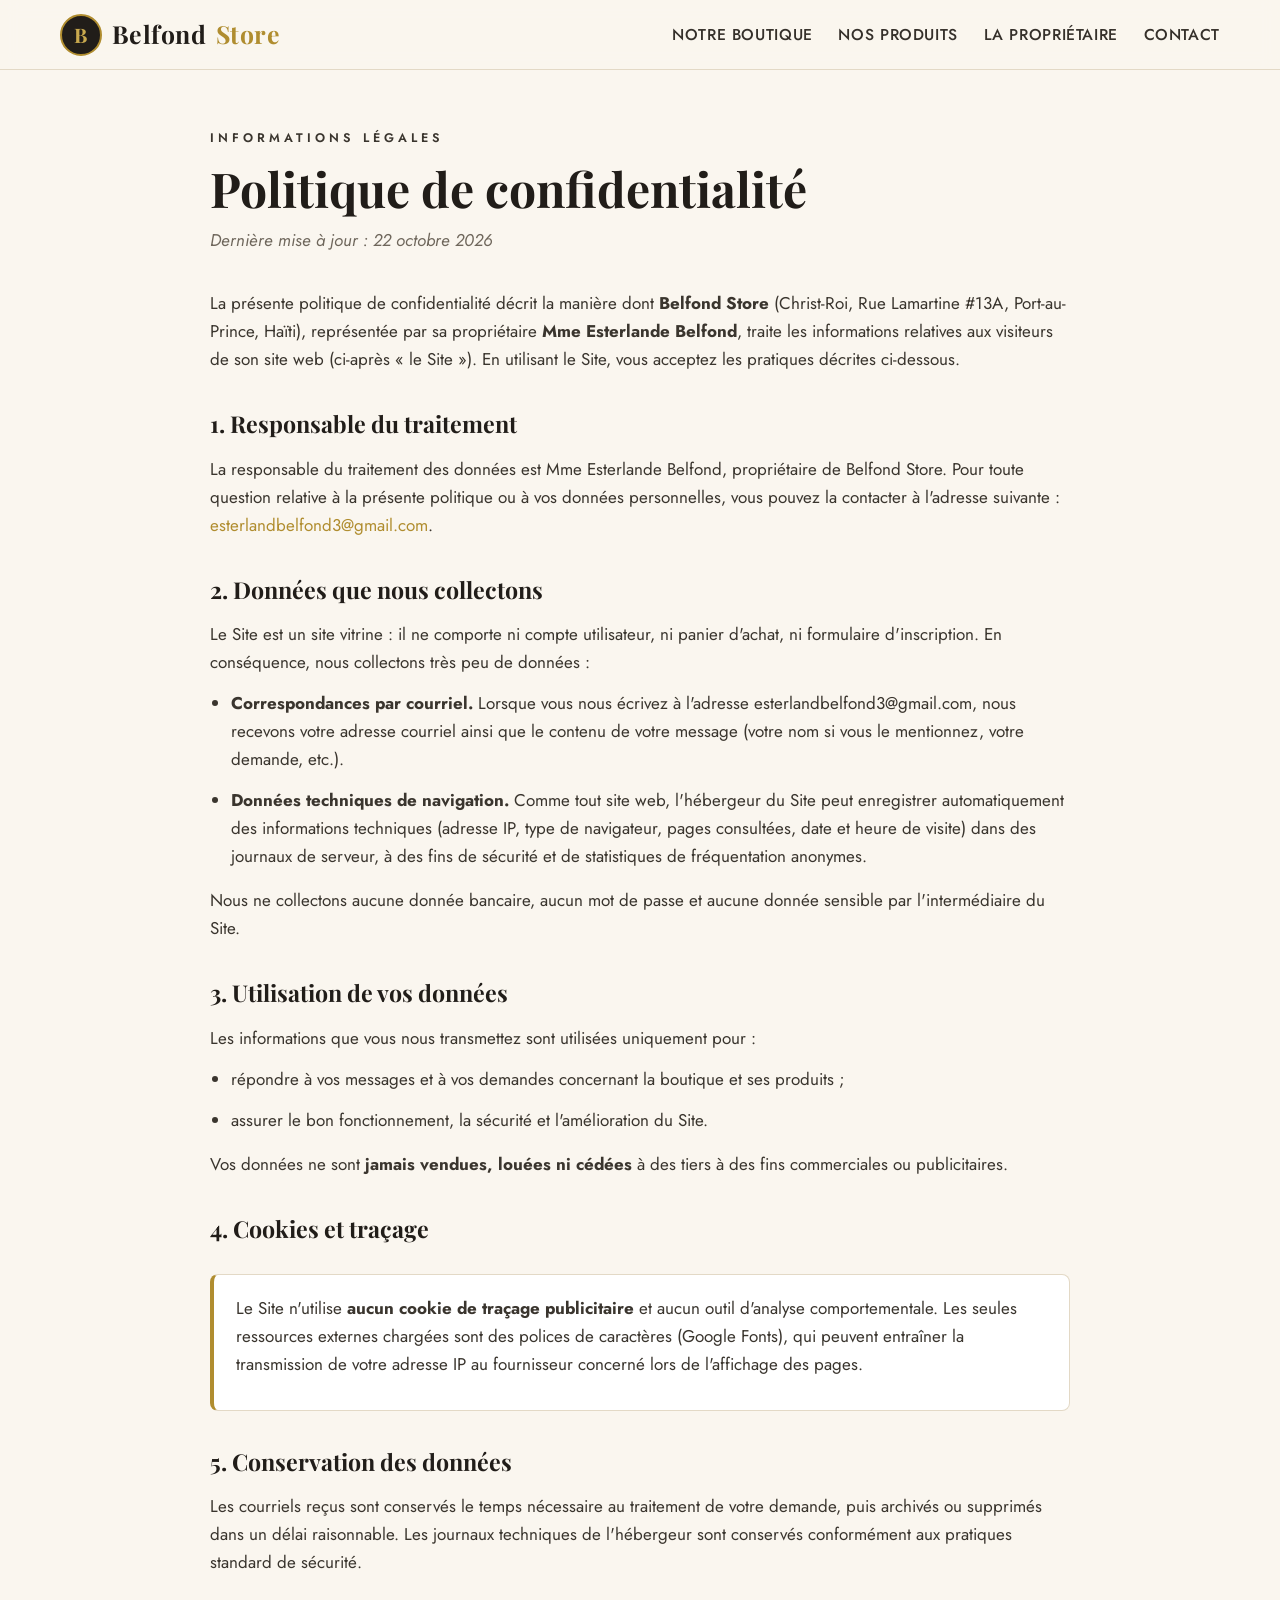
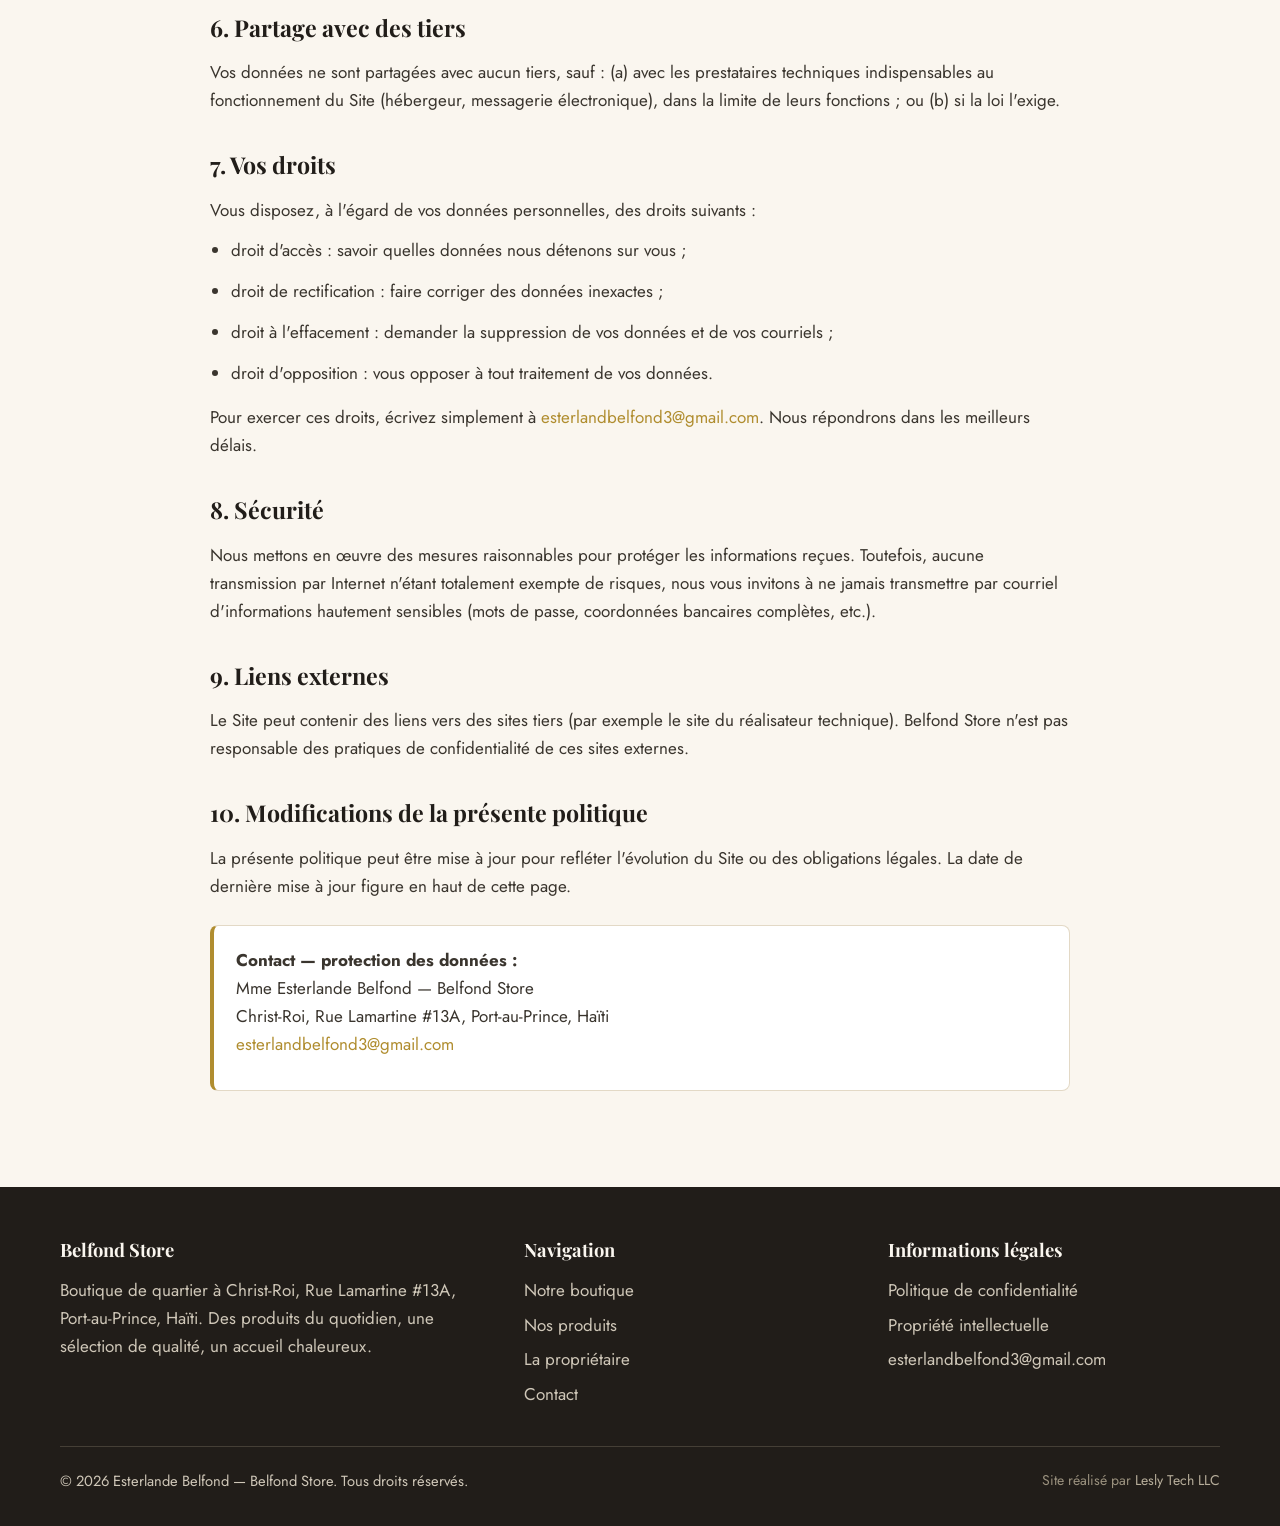
==== politique-confidentialite.html @ a5cabda0 "Site vitrine Belfond Store — mise en ligne" ====
<!DOCTYPE html>
<html lang="fr">
<head>
  <meta charset="UTF-8">
  <meta name="viewport" content="width=device-width, initial-scale=1.0">
  <title>Politique de confidentialité — Belfond Store</title>
  <meta name="description" content="Politique de confidentialité du site de Belfond Store (Christ-Roi, Port-au-Prince, Haïti) : données collectées, utilisation, droits des visiteurs.">
  <link rel="icon" type="image/svg+xml" href="favicon.svg">
  <link rel="preconnect" href="https://fonts.googleapis.com">
  <link rel="preconnect" href="https://fonts.gstatic.com" crossorigin>
  <link href="https://fonts.googleapis.com/css2?family=Playfair+Display:ital,wght@0,600;0,700;0,800;1,500&family=Jost:wght@400;500;600&display=swap" rel="stylesheet">
  <link rel="stylesheet" href="style.css">
</head>
<body>

  <header class="entete">
    <div class="conteneur entete-inner">
      <a class="logo" href="index.html">
        <span class="monogramme">B</span>
        Belfond <em>Store</em>
      </a>
      <nav class="principale">
        <a href="index.html#boutique">Notre boutique</a>
        <a href="index.html#produits">Nos produits</a>
        <a href="index.html#proprietaire">La propriétaire</a>
        <a href="index.html#contact">Contact</a>
      </nav>
    </div>
  </header>

  <main class="legal">
    <div class="conteneur">
      <p class="sur-titre">Informations légales</p>
      <h1>Politique de confidentialité</h1>
      <p class="maj">Dernière mise à jour : 22 octobre 2026</p>

      <p>
        La présente politique de confidentialité décrit la manière dont
        <strong>Belfond Store</strong> (Christ-Roi, Rue Lamartine #13A,
        Port-au-Prince, Haïti), représentée par sa propriétaire
        <strong>Mme Esterlande Belfond</strong>, traite les informations
        relatives aux visiteurs de son site web (ci-après « le Site »).
        En utilisant le Site, vous acceptez les pratiques décrites ci-dessous.
      </p>

      <h2>1. Responsable du traitement</h2>
      <p>
        La responsable du traitement des données est Mme Esterlande Belfond,
        propriétaire de Belfond Store. Pour toute question relative à la
        présente politique ou à vos données personnelles, vous pouvez la
        contacter à l'adresse suivante :
        <a href="mailto:esterlandbelfond3@gmail.com">esterlandbelfond3@gmail.com</a>.
      </p>

      <h2>2. Données que nous collectons</h2>
      <p>Le Site est un site vitrine : il ne comporte ni compte utilisateur, ni panier d'achat, ni formulaire d'inscription. En conséquence, nous collectons très peu de données :</p>
      <ul>
        <li><strong>Correspondances par courriel.</strong> Lorsque vous nous écrivez à l'adresse esterlandbelfond3@gmail.com, nous recevons votre adresse courriel ainsi que le contenu de votre message (votre nom si vous le mentionnez, votre demande, etc.).</li>
        <li><strong>Données techniques de navigation.</strong> Comme tout site web, l'hébergeur du Site peut enregistrer automatiquement des informations techniques (adresse IP, type de navigateur, pages consultées, date et heure de visite) dans des journaux de serveur, à des fins de sécurité et de statistiques de fréquentation anonymes.</li>
      </ul>
      <p>Nous ne collectons aucune donnée bancaire, aucun mot de passe et aucune donnée sensible par l'intermédiaire du Site.</p>

      <h2>3. Utilisation de vos données</h2>
      <p>Les informations que vous nous transmettez sont utilisées uniquement pour :</p>
      <ul>
        <li>répondre à vos messages et à vos demandes concernant la boutique et ses produits ;</li>
        <li>assurer le bon fonctionnement, la sécurité et l'amélioration du Site.</li>
      </ul>
      <p>
        Vos données ne sont <strong>jamais vendues, louées ni cédées</strong> à
        des tiers à des fins commerciales ou publicitaires.
      </p>

      <h2>4. Cookies et traçage</h2>
      <div class="encadre">
        <p>
          Le Site n'utilise <strong>aucun cookie de traçage publicitaire</strong>
          et aucun outil d'analyse comportementale. Les seules ressources
          externes chargées sont des polices de caractères (Google Fonts),
          qui peuvent entraîner la transmission de votre adresse IP au
          fournisseur concerné lors de l'affichage des pages.
        </p>
      </div>

      <h2>5. Conservation des données</h2>
      <p>
        Les courriels reçus sont conservés le temps nécessaire au traitement de
        votre demande, puis archivés ou supprimés dans un délai raisonnable.
        Les journaux techniques de l'hébergeur sont conservés conformément
        aux pratiques standard de sécurité.
      </p>

      <h2>6. Partage avec des tiers</h2>
      <p>
        Vos données ne sont partagées avec aucun tiers, sauf : (a) avec les
        prestataires techniques indispensables au fonctionnement du Site
        (hébergeur, messagerie électronique), dans la limite de leurs
        fonctions ; ou (b) si la loi l'exige.
      </p>

      <h2>7. Vos droits</h2>
      <p>Vous disposez, à l'égard de vos données personnelles, des droits suivants :</p>
      <ul>
        <li>droit d'accès : savoir quelles données nous détenons sur vous ;</li>
        <li>droit de rectification : faire corriger des données inexactes ;</li>
        <li>droit à l'effacement : demander la suppression de vos données et de vos courriels ;</li>
        <li>droit d'opposition : vous opposer à tout traitement de vos données.</li>
      </ul>
      <p>
        Pour exercer ces droits, écrivez simplement à
        <a href="mailto:esterlandbelfond3@gmail.com">esterlandbelfond3@gmail.com</a>.
        Nous répondrons dans les meilleurs délais.
      </p>

      <h2>8. Sécurité</h2>
      <p>
        Nous mettons en œuvre des mesures raisonnables pour protéger les
        informations reçues. Toutefois, aucune transmission par Internet
        n'étant totalement exempte de risques, nous vous invitons à ne jamais
        transmettre par courriel d'informations hautement sensibles
        (mots de passe, coordonnées bancaires complètes, etc.).
      </p>

      <h2>9. Liens externes</h2>
      <p>
        Le Site peut contenir des liens vers des sites tiers (par exemple le
        site du réalisateur technique). Belfond Store n'est pas responsable
        des pratiques de confidentialité de ces sites externes.
      </p>

      <h2>10. Modifications de la présente politique</h2>
      <p>
        La présente politique peut être mise à jour pour refléter
        l'évolution du Site ou des obligations légales. La date de dernière
        mise à jour figure en haut de cette page.
      </p>

      <div class="encadre">
        <p><strong>Contact — protection des données :</strong><br>
        Mme Esterlande Belfond — Belfond Store<br>
        Christ-Roi, Rue Lamartine #13A, Port-au-Prince, Haïti<br>
        <a href="mailto:esterlandbelfond3@gmail.com">esterlandbelfond3@gmail.com</a></p>
      </div>
    </div>
  </main>

  <footer>
    <div class="conteneur">
      <div class="pied-grille">
        <div>
          <h4>Belfond Store</h4>
          <p>Boutique de quartier à Christ-Roi, Rue Lamartine #13A, Port-au-Prince, Haïti. Des produits du quotidien, une sélection de qualité, un accueil chaleureux.</p>
        </div>
        <div>
          <h4>Navigation</h4>
          <ul>
            <li><a href="index.html#boutique">Notre boutique</a></li>
            <li><a href="index.html#produits">Nos produits</a></li>
            <li><a href="index.html#proprietaire">La propriétaire</a></li>
            <li><a href="index.html#contact">Contact</a></li>
          </ul>
        </div>
        <div>
          <h4>Informations légales</h4>
          <ul>
            <li><a href="politique-confidentialite.html">Politique de confidentialité</a></li>
            <li><a href="propriete-intellectuelle.html">Propriété intellectuelle</a></li>
            <li><a href="mailto:esterlandbelfond3@gmail.com">esterlandbelfond3@gmail.com</a></li>
          </ul>
        </div>
      </div>
      <div class="pied-bas">
        <span>© 2026 Esterlande Belfond — Belfond Store. Tous droits réservés.</span>
        <span class="realisation">Site réalisé par <a href="https://lesly-tech-llc.onrender.com" target="_blank" rel="noopener">Lesly Tech LLC</a></span>
      </div>
    </div>
  </footer>

</body>
</html>
---- style.css ----
/* ============================================================
   Belfond Store — Feuille de style
   Palette : ivoire chaud, charbon, doré
   Réalisé par Lesly Tech LLC
   ============================================================ */

:root {
  --ivoire: #faf6ef;
  --ivoire-2: #f3ecdd;
  --charbon: #211d19;
  --charbon-2: #35302a;
  --dore: #b08d2f;
  --dore-clair: #c9a94e;
  --texte: #3a352e;
  --texte-doux: #6f675c;
  --ligne: #e3d9c6;
  --serif: "Playfair Display", Georgia, serif;
  --sans: "Jost", "Segoe UI", Helvetica, Arial, sans-serif;
}

* { margin: 0; padding: 0; box-sizing: border-box; }

html { scroll-behavior: smooth; }

body {
  font-family: var(--sans);
  background: var(--ivoire);
  color: var(--texte);
  line-height: 1.65;
  font-size: 17px;
  -webkit-font-smoothing: antialiased;
}

img { max-width: 100%; display: block; }
a { color: var(--dore); text-decoration: none; }
a:hover { text-decoration: underline; }

.conteneur { width: min(1160px, 92%); margin: 0 auto; }

/* ---------- En-tête ---------- */
.entete {
  position: sticky; top: 0; z-index: 50;
  background: rgba(250, 246, 239, 0.94);
  backdrop-filter: blur(8px);
  border-bottom: 1px solid var(--ligne);
}
.entete-inner {
  display: flex; align-items: center; justify-content: space-between;
  gap: 1rem; padding: 0.85rem 0;
}
.logo {
  font-family: var(--serif);
  font-size: 1.55rem; font-weight: 700; color: var(--charbon);
  letter-spacing: 0.02em; display: flex; align-items: center; gap: 0.6rem;
}
.logo:hover { text-decoration: none; }
.logo .monogramme {
  display: inline-flex; align-items: center; justify-content: center;
  width: 42px; height: 42px; border-radius: 50%;
  background: var(--charbon); color: var(--dore-clair);
  font-size: 1.25rem; border: 2px solid var(--dore);
  flex: none;
}
.logo em { color: var(--dore); font-style: normal; }
nav.principale { display: flex; gap: 1.6rem; flex-wrap: wrap; }
nav.principale a {
  color: var(--charbon-2); font-size: 0.98rem; letter-spacing: 0.04em;
  text-transform: uppercase; font-weight: 500;
}
nav.principale a:hover { color: var(--dore); text-decoration: none; }

/* ---------- Hero ---------- */
.hero {
  background:
    radial-gradient(1100px 480px at 85% -10%, rgba(201, 169, 78, 0.18), transparent 60%),
    linear-gradient(180deg, var(--ivoire) 0%, var(--ivoire-2) 100%);
  border-bottom: 1px solid var(--ligne);
  padding: 4.2rem 0 4.6rem;
  overflow: hidden;
}
.hero-grille {
  display: grid; grid-template-columns: 1.15fr 0.85fr;
  gap: 3.2rem; align-items: center;
}
.sur-titre {
  text-transform: uppercase; letter-spacing: 0.32em;
  font-size: 0.78rem; color: var(--dore); font-weight: 600;
  margin-bottom: 1rem;
}
.hero h1 {
  font-family: var(--serif); font-weight: 800;
  font-size: clamp(2.9rem, 6vw, 4.4rem);
  line-height: 1.05; color: var(--charbon);
  margin-bottom: 1.1rem;
}
.hero h1 em { color: var(--dore); font-style: italic; }
.hero .accroche {
  font-size: 1.18rem; color: var(--texte-doux);
  max-width: 34rem; margin-bottom: 2rem;
}
.boutons { display: flex; gap: 0.9rem; flex-wrap: wrap; }
.btn {
  display: inline-block; padding: 0.85rem 1.7rem; border-radius: 999px;
  font-weight: 600; letter-spacing: 0.03em; font-size: 1rem;
  transition: transform 0.15s ease, box-shadow 0.15s ease, background 0.15s ease;
}
.btn:hover { text-decoration: none; transform: translateY(-2px); }
.btn-or {
  background: linear-gradient(135deg, var(--dore-clair), var(--dore));
  color: #fff; box-shadow: 0 8px 20px rgba(176, 141, 47, 0.35);
}
.btn-contour {
  border: 1.5px solid var(--charbon); color: var(--charbon); background: transparent;
}
.btn-contour:hover { background: var(--charbon); color: var(--ivoire); }

/* Cadre portrait du hero */
.cadre-photo { position: relative; max-width: 420px; margin: 0 auto; }
.cadre-photo::before {
  content: ""; position: absolute; inset: 0;
  transform: translate(18px, 18px);
  border: 2px solid var(--dore); border-radius: 14px;
}
.cadre-photo img {
  position: relative; border-radius: 14px; width: 100%;
  box-shadow: 0 24px 50px rgba(33, 29, 25, 0.25);
  aspect-ratio: 4 / 5; object-fit: cover;
}
.cadre-photo figcaption {
  position: relative; margin-top: 1.6rem; text-align: center;
  font-family: var(--serif); font-style: italic;
  color: var(--charbon-2); font-size: 1.05rem;
}

/* ---------- Sections ---------- */
section.bloc { padding: 4.4rem 0; }
section.bloc.alt { background: var(--ivoire-2); }
.titre-section { text-align: center; max-width: 44rem; margin: 0 auto 2.8rem; }
.titre-section .sur-titre { margin-bottom: 0.6rem; }
.titre-section h2 {
  font-family: var(--serif); font-size: clamp(2rem, 4vw, 2.7rem);
  color: var(--charbon); line-height: 1.15; margin-bottom: 0.7rem;
}
.titre-section p { color: var(--texte-doux); }
.filet {
  width: 74px; height: 3px; background: var(--dore);
  margin: 0 auto 1.1rem; border-radius: 2px;
}

/* Piliers */
.piliers { display: grid; grid-template-columns: repeat(3, 1fr); gap: 1.4rem; }
.pilier {
  background: #fff; border: 1px solid var(--ligne); border-radius: 14px;
  padding: 1.9rem 1.6rem; text-align: center;
  box-shadow: 0 6px 18px rgba(33, 29, 25, 0.05);
}
.pilier .icone {
  width: 58px; height: 58px; margin: 0 auto 1rem; border-radius: 50%;
  background: var(--ivoire-2); border: 1.5px solid var(--dore);
  display: flex; align-items: center; justify-content: center;
  font-size: 1.5rem; color: var(--dore);
  font-family: var(--serif); font-weight: 700;
}
.pilier h3 { font-family: var(--serif); color: var(--charbon); font-size: 1.3rem; margin-bottom: 0.5rem; }
.pilier p { color: var(--texte-doux); font-size: 0.98rem; }

/* ---------- Vitrine produits ---------- */
.vitrine { display: grid; grid-template-columns: repeat(4, 1fr); gap: 1.3rem; }
.carte-produit {
  background: #fff; border: 1px solid var(--ligne); border-radius: 14px;
  overflow: hidden; box-shadow: 0 6px 18px rgba(33, 29, 25, 0.05);
  transition: transform 0.18s ease, box-shadow 0.18s ease;
}
.carte-produit:hover { transform: translateY(-4px); box-shadow: 0 14px 30px rgba(33, 29, 25, 0.12); }
.produit-photo {
  position: relative; aspect-ratio: 4 / 3; overflow: hidden;
  background:
    radial-gradient(300px 200px at 50% 0%, rgba(201, 169, 78, 0.16), transparent 70%),
    linear-gradient(160deg, #fdfaf3, var(--ivoire-2));
  display: flex; align-items: center; justify-content: center;
}
.produit-photo img {
  position: absolute; inset: 0; width: 100%; height: 100%; object-fit: cover;
}
.attente { text-align: center; color: var(--texte-doux); padding: 1rem; }
.attente .mono {
  font-family: var(--serif); font-size: 2rem; color: var(--dore);
  display: block; line-height: 1;
}
.attente .libelle {
  display: block; margin-top: 0.45rem; font-size: 0.82rem;
  letter-spacing: 0.22em; text-transform: uppercase;
}
.produit-infos { padding: 1rem 1.1rem 1.2rem; text-align: center; }
.produit-infos h3 { font-family: var(--serif); color: var(--charbon); font-size: 1.12rem; }
.produit-infos p { color: var(--texte-doux); font-size: 0.92rem; }
.note-vitrine { text-align: center; color: var(--texte-doux); margin-top: 1.8rem; font-style: italic; }

/* ---------- Propriétaire ---------- */
.proprio-grille {
  display: grid; grid-template-columns: 0.8fr 1.2fr;
  gap: 3rem; align-items: center;
}
.proprio-photo { max-width: 380px; margin: 0 auto; position: relative; }
.proprio-photo::before {
  content: ""; position: absolute; inset: 0;
  transform: translate(-16px, 16px);
  border: 2px solid var(--dore); border-radius: 14px;
}
.proprio-photo img {
  position: relative; border-radius: 14px; width: 100%;
  aspect-ratio: 1 / 1; object-fit: cover;
  box-shadow: 0 20px 44px rgba(33, 29, 25, 0.22);
}
.proprio-texte h2 {
  font-family: var(--serif); font-size: clamp(1.9rem, 3.6vw, 2.5rem);
  color: var(--charbon); margin-bottom: 1rem; line-height: 1.2;
}
.proprio-texte p { color: var(--texte); margin-bottom: 1rem; }
.proprio-texte .signature {
  font-family: var(--serif); font-style: italic; font-size: 1.25rem; color: var(--dore);
}

/* ---------- Contact ---------- */
.contact-grille { display: grid; grid-template-columns: repeat(3, 1fr); gap: 1.4rem; }
.carte-contact {
  background: var(--charbon); color: var(--ivoire); border-radius: 14px;
  padding: 2rem 1.7rem; text-align: center;
}
.carte-contact h3 {
  font-family: var(--serif); color: var(--dore-clair);
  font-size: 1.25rem; margin-bottom: 0.6rem; letter-spacing: 0.04em;
}
.carte-contact p { color: #e9e2d2; font-size: 1rem; word-break: break-word; }
.carte-contact a { color: var(--ivoire); text-decoration: underline; }
.carte-contact .btn { margin-top: 0.6rem; }

/* ---------- Pied de page ---------- */
footer {
  background: var(--charbon); color: #cfc7b8;
  padding: 3rem 0 2rem; margin-top: 0;
}
.pied-grille {
  display: grid; grid-template-columns: 1.3fr 1fr 1fr; gap: 2rem; margin-bottom: 2rem;
}
.pied-grille h4 {
  font-family: var(--serif); color: var(--ivoire); font-size: 1.15rem; margin-bottom: 0.7rem;
}
.pied-grille a { color: #cfc7b8; }
.pied-grille a:hover { color: var(--dore-clair); }
.pied-grille ul { list-style: none; }
.pied-grille li { margin-bottom: 0.4rem; }
.pied-bas {
  border-top: 1px solid #453f36; padding-top: 1.4rem;
  display: flex; justify-content: space-between; gap: 1rem; flex-wrap: wrap;
  font-size: 0.92rem;
}
.realisation { color: #9a917e; font-size: 0.88rem; }
.realisation a { color: #b6ad9a; }

/* ---------- Pages légales ---------- */
.legal { padding: 3.6rem 0 4.4rem; }
.legal .conteneur { max-width: 860px; }
.legal h1 {
  font-family: var(--serif); color: var(--charbon);
  font-size: clamp(2rem, 4.5vw, 3rem); line-height: 1.15; margin-bottom: 0.6rem;
}
.legal .maj { color: var(--texte-doux); font-style: italic; margin-bottom: 2.2rem; }
.legal h2 {
  font-family: var(--serif); color: var(--charbon);
  font-size: 1.45rem; margin: 2rem 0 0.7rem;
}
.legal p, .legal li { color: var(--texte); margin-bottom: 0.8rem; }
.legal ul { padding-left: 1.3rem; margin-bottom: 1rem; }
.legal .encadre {
  background: #fff; border: 1px solid var(--ligne); border-left: 4px solid var(--dore);
  border-radius: 8px; padding: 1.2rem 1.4rem; margin: 1.6rem 0;
}

/* ---------- Révélation au défilement ---------- */
.reveal { opacity: 0; transform: translateY(22px); transition: opacity 0.7s ease, transform 0.7s ease; }
.reveal.visible { opacity: 1; transform: none; }
@media (prefers-reduced-motion: reduce) {
  .reveal { opacity: 1; transform: none; transition: none; }
  html { scroll-behavior: auto; }
}

/* ---------- Responsive ---------- */
@media (max-width: 960px) {
  .vitrine { grid-template-columns: repeat(2, 1fr); }
  .piliers, .contact-grille { grid-template-columns: 1fr; }
  .hero-grille, .proprio-grille { grid-template-columns: 1fr; }
  .hero { padding: 3rem 0 3.4rem; }
  .pied-grille { grid-template-columns: 1fr; }
  nav.principale { gap: 1rem; }
  nav.principale a { font-size: 0.88rem; }
}
@media (max-width: 520px) {
  .vitrine { grid-template-columns: 1fr; }
  .entete-inner { flex-direction: column; gap: 0.5rem; }
}
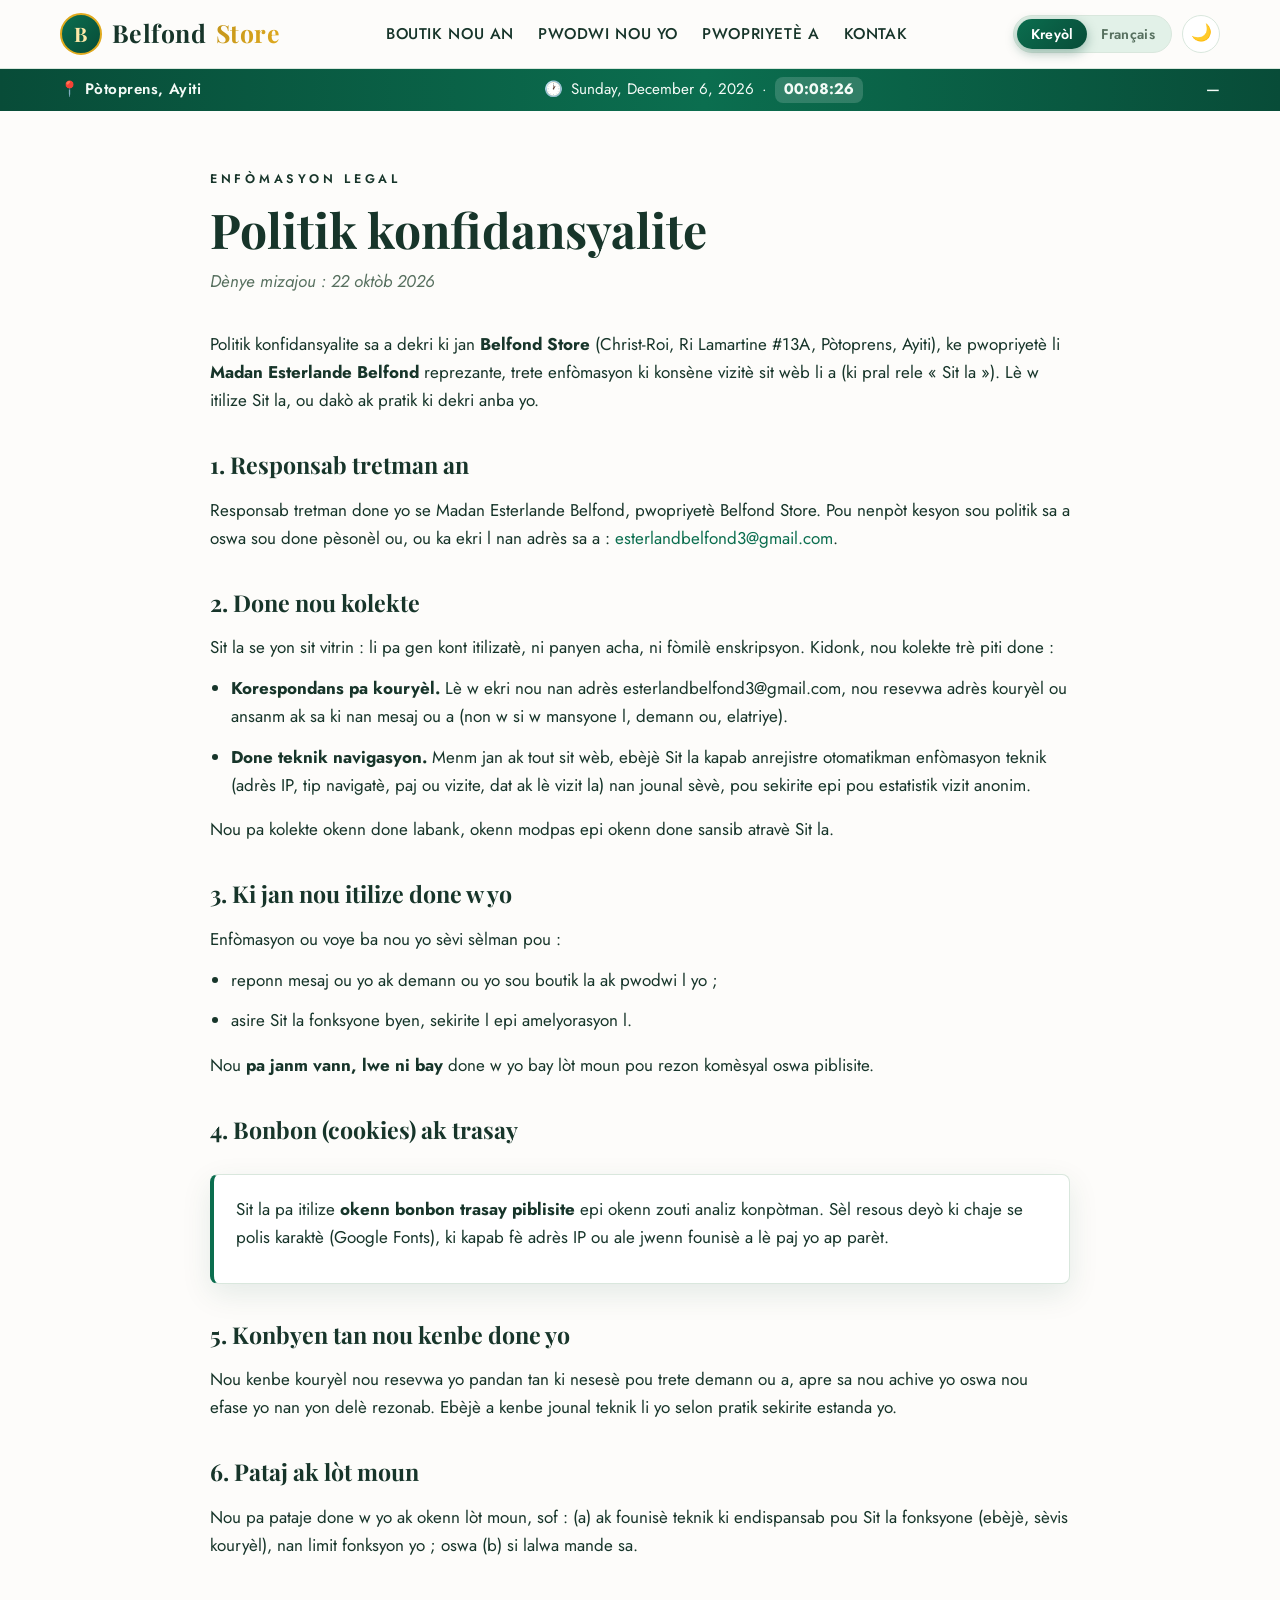
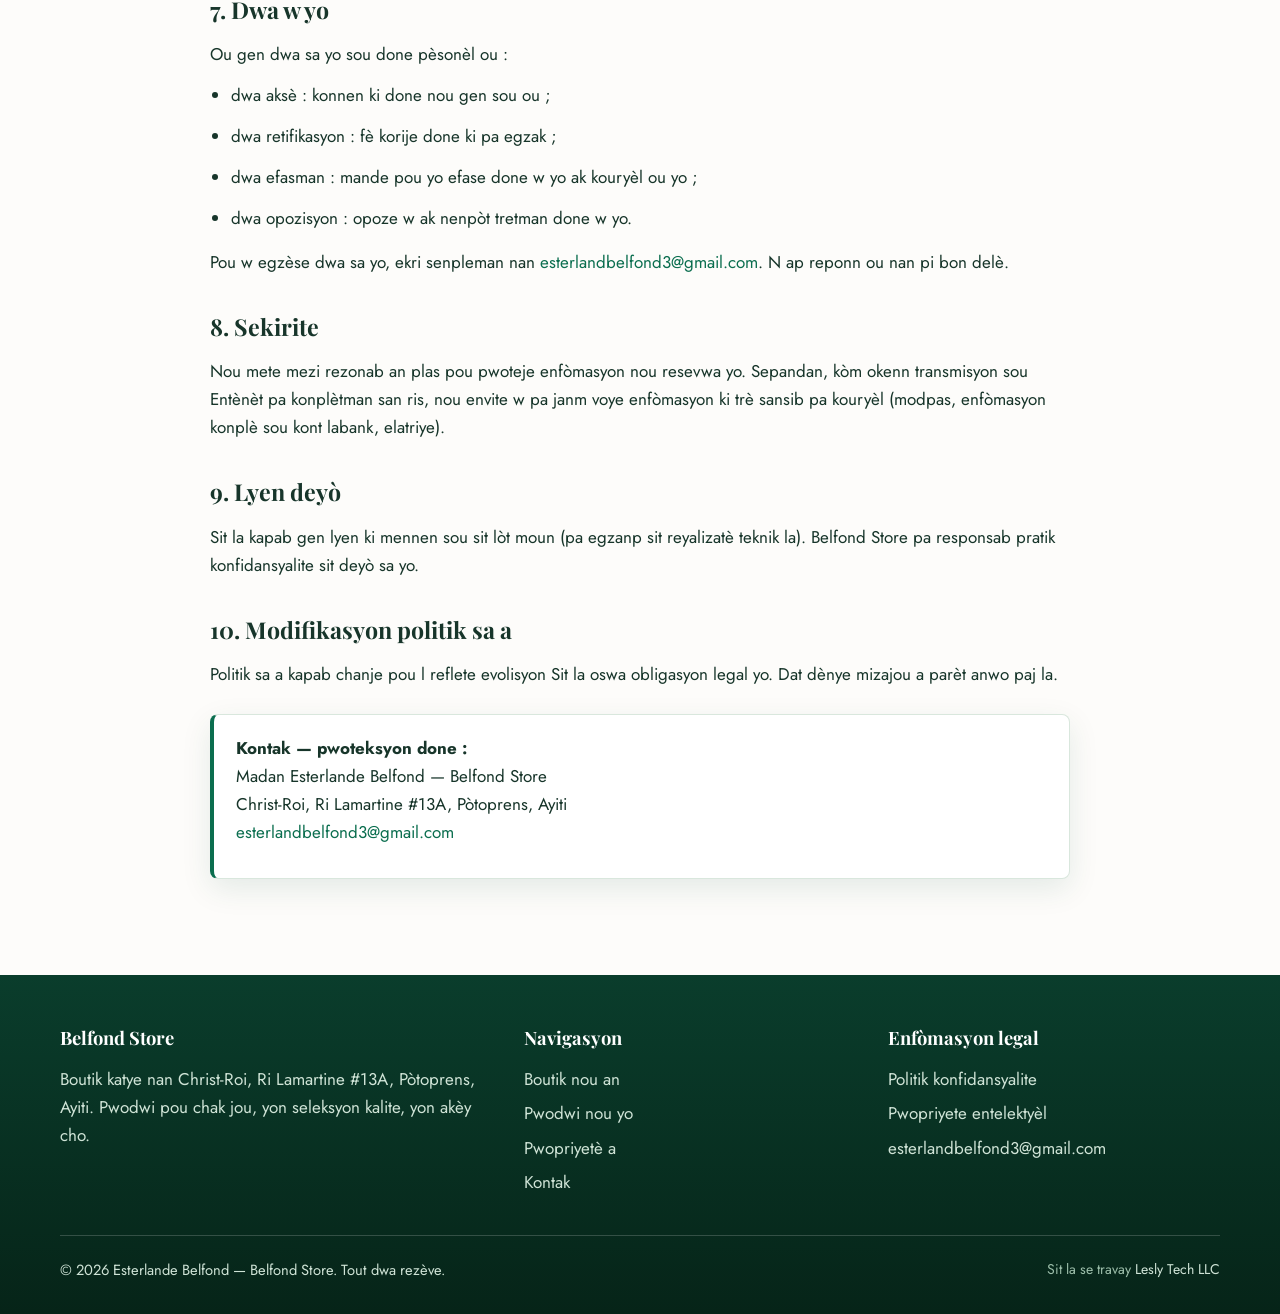
==== commit 7bb38426: "Belfond Store v2 — bilingue kreyòl/français, thèmes, horloge et météo" ====
--- a/politique-confidentialite.html
+++ b/politique-confidentialite.html
@@ -1,14 +1,26 @@
 <!DOCTYPE html>
-<html lang="fr">
+<html lang="ht">
 <head>
   <meta charset="UTF-8">
   <meta name="viewport" content="width=device-width, initial-scale=1.0">
-  <title>Politique de confidentialité — Belfond Store</title>
-  <meta name="description" content="Politique de confidentialité du site de Belfond Store (Christ-Roi, Port-au-Prince, Haïti) : données collectées, utilisation, droits des visiteurs.">
+  <title data-i18n-title="title.conf">Politik konfidansyalite — Belfond Store</title>
+  <meta name="description" data-i18n-content="desc.conf" content="Politik konfidansyalite sit Belfond Store la (Christ-Roi, Pòtoprens, Ayiti) : done nou kolekte, ki jan nou itilize yo, dwa vizitè yo.">
+  <script>
+    (function () {
+      try {
+        var t = localStorage.getItem("belfond-theme");
+        document.documentElement.setAttribute("data-theme", t === "dark" ? "dark" : "light");
+        var l = localStorage.getItem("belfond-lang");
+        if (l === "fr") document.documentElement.lang = "fr";
+      } catch (e) {
+        document.documentElement.setAttribute("data-theme", "light");
+      }
+    })();
+  </script>
   <link rel="icon" type="image/svg+xml" href="favicon.svg">
   <link rel="preconnect" href="https://fonts.googleapis.com">
   <link rel="preconnect" href="https://fonts.gstatic.com" crossorigin>
-  <link href="https://fonts.googleapis.com/css2?family=Playfair+Display:ital,wght@0,600;0,700;0,800;1,500&family=Jost:wght@400;500;600&display=swap" rel="stylesheet">
+  <link href="https://fonts.googleapis.com/css2?family=Playfair+Display:ital,wght@0,600;0,700;0,800;1,500&family=Jost:wght@400;500;600;700&display=swap" rel="stylesheet">
   <link rel="stylesheet" href="style.css">
 </head>
 <body>
@@ -20,125 +32,133 @@
         Belfond <em>Store</em>
       </a>
       <nav class="principale">
-        <a href="index.html#boutique">Notre boutique</a>
-        <a href="index.html#produits">Nos produits</a>
-        <a href="index.html#proprietaire">La propriétaire</a>
-        <a href="index.html#contact">Contact</a>
+        <a href="index.html#boutique" data-i18n="nav.boutique">Boutik nou an</a>
+        <a href="index.html#produits" data-i18n="nav.produits">Pwodwi nou yo</a>
+        <a href="index.html#proprietaire" data-i18n="nav.proprio">Pwopriyetè a</a>
+        <a href="index.html#contact" data-i18n="nav.contact">Kontak</a>
       </nav>
+      <div class="controles">
+        <div class="lang-switch" role="group" aria-label="Lang / Langue">
+          <button type="button" class="lang-btn actif" data-lang="ht" aria-pressed="true">Kreyòl</button>
+          <button type="button" class="lang-btn" data-lang="fr" aria-pressed="false">Français</button>
+        </div>
+        <button type="button" class="theme-btn" data-i18n-aria="theme.label" aria-label="Chanje tèm (klè / fonse)">🌙</button>
+      </div>
     </div>
   </header>
+
+  <div class="barre-info">
+    <div class="conteneur barre-info-inner">
+      <span class="lieu">📍 <span data-i18n="bar.lieu">Pòtoprens, Ayiti</span></span>
+      <span class="moment">🕐 <span id="date-live">—</span> · <span class="heure" id="heure-live">--:--:--</span></span>
+      <span class="meteo" id="meteo-live">—</span>
+    </div>
+  </div>
 
   <main class="legal">
     <div class="conteneur">
-      <p class="sur-titre">Informations légales</p>
-      <h1>Politique de confidentialité</h1>
-      <p class="maj">Dernière mise à jour : 22 octobre 2026</p>
-
-      <p>
-        La présente politique de confidentialité décrit la manière dont
-        <strong>Belfond Store</strong> (Christ-Roi, Rue Lamartine #13A,
-        Port-au-Prince, Haïti), représentée par sa propriétaire
-        <strong>Mme Esterlande Belfond</strong>, traite les informations
-        relatives aux visiteurs de son site web (ci-après « le Site »).
-        En utilisant le Site, vous acceptez les pratiques décrites ci-dessous.
-      </p>
-
-      <h2>1. Responsable du traitement</h2>
-      <p>
-        La responsable du traitement des données est Mme Esterlande Belfond,
-        propriétaire de Belfond Store. Pour toute question relative à la
-        présente politique ou à vos données personnelles, vous pouvez la
-        contacter à l'adresse suivante :
+      <p class="sur-titre" data-i18n="legal.surtitre">Enfòmasyon legal</p>
+      <h1 data-i18n="conf.titre">Politik konfidansyalite</h1>
+      <p class="maj" data-i18n="conf.maj">Dènye mizajou : 22 oktòb 2026</p>
+
+      <p data-i18n-html="conf.intro">
+        Politik konfidansyalite sa a dekri ki jan <strong>Belfond Store</strong>
+        (Christ-Roi, Ri Lamartine #13A, Pòtoprens, Ayiti), ke pwopriyetè li
+        <strong>Madan Esterlande Belfond</strong> reprezante, trete enfòmasyon
+        ki konsène vizitè sit wèb li a (ki pral rele « Sit la »). Lè w itilize
+        Sit la, ou dakò ak pratik ki dekri anba yo.
+      </p>
+
+      <h2 data-i18n="conf.h1">1. Responsab tretman an</h2>
+      <p data-i18n-html="conf.p1">
+        Responsab tretman done yo se Madan Esterlande Belfond, pwopriyetè
+        Belfond Store. Pou nenpòt kesyon sou politik sa a oswa sou done
+        pèsonèl ou, ou ka ekri l nan adrès sa a :
         <a href="mailto:esterlandbelfond3@gmail.com">esterlandbelfond3@gmail.com</a>.
       </p>
 
-      <h2>2. Données que nous collectons</h2>
-      <p>Le Site est un site vitrine : il ne comporte ni compte utilisateur, ni panier d'achat, ni formulaire d'inscription. En conséquence, nous collectons très peu de données :</p>
+      <h2 data-i18n="conf.h2">2. Done nou kolekte</h2>
+      <p data-i18n="conf.p2">Sit la se yon sit vitrin : li pa gen kont itilizatè, ni panyen acha, ni fòmilè enskripsyon. Kidonk, nou kolekte trè piti done :</p>
       <ul>
-        <li><strong>Correspondances par courriel.</strong> Lorsque vous nous écrivez à l'adresse esterlandbelfond3@gmail.com, nous recevons votre adresse courriel ainsi que le contenu de votre message (votre nom si vous le mentionnez, votre demande, etc.).</li>
-        <li><strong>Données techniques de navigation.</strong> Comme tout site web, l'hébergeur du Site peut enregistrer automatiquement des informations techniques (adresse IP, type de navigateur, pages consultées, date et heure de visite) dans des journaux de serveur, à des fins de sécurité et de statistiques de fréquentation anonymes.</li>
+        <li data-i18n-html="conf.li2a"><strong>Korespondans pa kouryèl.</strong> Lè w ekri nou nan adrès esterlandbelfond3@gmail.com, nou resevwa adrès kouryèl ou ansanm ak sa ki nan mesaj ou a (non w si w mansyone l, demann ou, elatriye).</li>
+        <li data-i18n-html="conf.li2b"><strong>Done teknik navigasyon.</strong> Menm jan ak tout sit wèb, ebèjè Sit la kapab anrejistre otomatikman enfòmasyon teknik (adrès IP, tip navigatè, paj ou vizite, dat ak lè vizit la) nan jounal sèvè, pou sekirite epi pou estatistik vizit anonim.</li>
       </ul>
-      <p>Nous ne collectons aucune donnée bancaire, aucun mot de passe et aucune donnée sensible par l'intermédiaire du Site.</p>
-
-      <h2>3. Utilisation de vos données</h2>
-      <p>Les informations que vous nous transmettez sont utilisées uniquement pour :</p>
+      <p data-i18n="conf.p2b">Nou pa kolekte okenn done labank, okenn modpas epi okenn done sansib atravè Sit la.</p>
+
+      <h2 data-i18n="conf.h3">3. Ki jan nou itilize done w yo</h2>
+      <p data-i18n="conf.p3">Enfòmasyon ou voye ba nou yo sèvi sèlman pou :</p>
       <ul>
-        <li>répondre à vos messages et à vos demandes concernant la boutique et ses produits ;</li>
-        <li>assurer le bon fonctionnement, la sécurité et l'amélioration du Site.</li>
+        <li data-i18n="conf.li3a">reponn mesaj ou yo ak demann ou yo sou boutik la ak pwodwi l yo ;</li>
+        <li data-i18n="conf.li3b">asire Sit la fonksyone byen, sekirite l epi amelyorasyon l.</li>
       </ul>
-      <p>
-        Vos données ne sont <strong>jamais vendues, louées ni cédées</strong> à
-        des tiers à des fins commerciales ou publicitaires.
-      </p>
-
-      <h2>4. Cookies et traçage</h2>
+      <p data-i18n-html="conf.p3b">
+        Nou <strong>pa janm vann, lwe ni bay</strong> done w yo bay lòt moun
+        pou rezon komèsyal oswa piblisite.
+      </p>
+
+      <h2 data-i18n="conf.h4">4. Bonbon (cookies) ak trasay</h2>
       <div class="encadre">
-        <p>
-          Le Site n'utilise <strong>aucun cookie de traçage publicitaire</strong>
-          et aucun outil d'analyse comportementale. Les seules ressources
-          externes chargées sont des polices de caractères (Google Fonts),
-          qui peuvent entraîner la transmission de votre adresse IP au
-          fournisseur concerné lors de l'affichage des pages.
+        <p data-i18n-html="conf.enc4">
+          Sit la pa itilize <strong>okenn bonbon trasay piblisite</strong> epi
+          okenn zouti analiz konpòtman. Sèl resous deyò ki chaje se polis
+          karaktè (Google Fonts), ki kapab fè adrès IP ou ale jwenn founisè a
+          lè paj yo ap parèt.
         </p>
       </div>
 
-      <h2>5. Conservation des données</h2>
-      <p>
-        Les courriels reçus sont conservés le temps nécessaire au traitement de
-        votre demande, puis archivés ou supprimés dans un délai raisonnable.
-        Les journaux techniques de l'hébergeur sont conservés conformément
-        aux pratiques standard de sécurité.
-      </p>
-
-      <h2>6. Partage avec des tiers</h2>
-      <p>
-        Vos données ne sont partagées avec aucun tiers, sauf : (a) avec les
-        prestataires techniques indispensables au fonctionnement du Site
-        (hébergeur, messagerie électronique), dans la limite de leurs
-        fonctions ; ou (b) si la loi l'exige.
-      </p>
-
-      <h2>7. Vos droits</h2>
-      <p>Vous disposez, à l'égard de vos données personnelles, des droits suivants :</p>
+      <h2 data-i18n="conf.h5">5. Konbyen tan nou kenbe done yo</h2>
+      <p data-i18n="conf.p5">
+        Nou kenbe kouryèl nou resevwa yo pandan tan ki nesesè pou trete demann
+        ou a, apre sa nou achive yo oswa nou efase yo nan yon delè rezonab.
+        Ebèjè a kenbe jounal teknik li yo selon pratik sekirite estanda yo.
+      </p>
+
+      <h2 data-i18n="conf.h6">6. Pataj ak lòt moun</h2>
+      <p data-i18n="conf.p6">
+        Nou pa pataje done w yo ak okenn lòt moun, sof : (a) ak founisè teknik
+        ki endispansab pou Sit la fonksyone (ebèjè, sèvis kouryèl), nan limit
+        fonksyon yo ; oswa (b) si lalwa mande sa.
+      </p>
+
+      <h2 data-i18n="conf.h7">7. Dwa w yo</h2>
+      <p data-i18n="conf.p7">Ou gen dwa sa yo sou done pèsonèl ou :</p>
       <ul>
-        <li>droit d'accès : savoir quelles données nous détenons sur vous ;</li>
-        <li>droit de rectification : faire corriger des données inexactes ;</li>
-        <li>droit à l'effacement : demander la suppression de vos données et de vos courriels ;</li>
-        <li>droit d'opposition : vous opposer à tout traitement de vos données.</li>
+        <li data-i18n="conf.li7a">dwa aksè : konnen ki done nou gen sou ou ;</li>
+        <li data-i18n="conf.li7b">dwa retifikasyon : fè korije done ki pa egzak ;</li>
+        <li data-i18n="conf.li7c">dwa efasman : mande pou yo efase done w yo ak kouryèl ou yo ;</li>
+        <li data-i18n="conf.li7d">dwa opozisyon : opoze w ak nenpòt tretman done w yo.</li>
       </ul>
-      <p>
-        Pour exercer ces droits, écrivez simplement à
+      <p data-i18n-html="conf.p7b">
+        Pou w egzèse dwa sa yo, ekri senpleman nan
         <a href="mailto:esterlandbelfond3@gmail.com">esterlandbelfond3@gmail.com</a>.
-        Nous répondrons dans les meilleurs délais.
-      </p>
-
-      <h2>8. Sécurité</h2>
-      <p>
-        Nous mettons en œuvre des mesures raisonnables pour protéger les
-        informations reçues. Toutefois, aucune transmission par Internet
-        n'étant totalement exempte de risques, nous vous invitons à ne jamais
-        transmettre par courriel d'informations hautement sensibles
-        (mots de passe, coordonnées bancaires complètes, etc.).
-      </p>
-
-      <h2>9. Liens externes</h2>
-      <p>
-        Le Site peut contenir des liens vers des sites tiers (par exemple le
-        site du réalisateur technique). Belfond Store n'est pas responsable
-        des pratiques de confidentialité de ces sites externes.
-      </p>
-
-      <h2>10. Modifications de la présente politique</h2>
-      <p>
-        La présente politique peut être mise à jour pour refléter
-        l'évolution du Site ou des obligations légales. La date de dernière
-        mise à jour figure en haut de cette page.
+        N ap reponn ou nan pi bon delè.
+      </p>
+
+      <h2 data-i18n="conf.h8">8. Sekirite</h2>
+      <p data-i18n="conf.p8">
+        Nou mete mezi rezonab an plas pou pwoteje enfòmasyon nou resevwa yo.
+        Sepandan, kòm okenn transmisyon sou Entènèt pa konplètman san ris,
+        nou envite w pa janm voye enfòmasyon ki trè sansib pa kouryèl
+        (modpas, enfòmasyon konplè sou kont labank, elatriye).
+      </p>
+
+      <h2 data-i18n="conf.h9">9. Lyen deyò</h2>
+      <p data-i18n="conf.p9">
+        Sit la kapab gen lyen ki mennen sou sit lòt moun (pa egzanp sit
+        reyalizatè teknik la). Belfond Store pa responsab pratik
+        konfidansyalite sit deyò sa yo.
+      </p>
+
+      <h2 data-i18n="conf.h10">10. Modifikasyon politik sa a</h2>
+      <p data-i18n="conf.p10">
+        Politik sa a kapab chanje pou l reflete evolisyon Sit la oswa
+        obligasyon legal yo. Dat dènye mizajou a parèt anwo paj la.
       </p>
 
       <div class="encadre">
-        <p><strong>Contact — protection des données :</strong><br>
-        Mme Esterlande Belfond — Belfond Store<br>
-        Christ-Roi, Rue Lamartine #13A, Port-au-Prince, Haïti<br>
+        <p data-i18n-html="conf.encfin"><strong>Kontak — pwoteksyon done :</strong><br>
+        Madan Esterlande Belfond — Belfond Store<br>
+        Christ-Roi, Ri Lamartine #13A, Pòtoprens, Ayiti<br>
         <a href="mailto:esterlandbelfond3@gmail.com">esterlandbelfond3@gmail.com</a></p>
       </div>
     </div>
@@ -149,32 +169,34 @@
       <div class="pied-grille">
         <div>
           <h4>Belfond Store</h4>
-          <p>Boutique de quartier à Christ-Roi, Rue Lamartine #13A, Port-au-Prince, Haïti. Des produits du quotidien, une sélection de qualité, un accueil chaleureux.</p>
+          <p data-i18n="pied.desc">Boutik katye nan Christ-Roi, Ri Lamartine #13A, Pòtoprens, Ayiti. Pwodwi pou chak jou, yon seleksyon kalite, yon akèy cho.</p>
         </div>
         <div>
-          <h4>Navigation</h4>
+          <h4 data-i18n="pied.nav">Navigasyon</h4>
           <ul>
-            <li><a href="index.html#boutique">Notre boutique</a></li>
-            <li><a href="index.html#produits">Nos produits</a></li>
-            <li><a href="index.html#proprietaire">La propriétaire</a></li>
-            <li><a href="index.html#contact">Contact</a></li>
+            <li><a href="index.html#boutique" data-i18n="nav.boutique">Boutik nou an</a></li>
+            <li><a href="index.html#produits" data-i18n="nav.produits">Pwodwi nou yo</a></li>
+            <li><a href="index.html#proprietaire" data-i18n="nav.proprio">Pwopriyetè a</a></li>
+            <li><a href="index.html#contact" data-i18n="nav.contact">Kontak</a></li>
           </ul>
         </div>
         <div>
-          <h4>Informations légales</h4>
+          <h4 data-i18n="pied.legal">Enfòmasyon legal</h4>
           <ul>
-            <li><a href="politique-confidentialite.html">Politique de confidentialité</a></li>
-            <li><a href="propriete-intellectuelle.html">Propriété intellectuelle</a></li>
+            <li><a href="politique-confidentialite.html" data-i18n="pied.conf">Politik konfidansyalite</a></li>
+            <li><a href="propriete-intellectuelle.html" data-i18n="pied.pi">Pwopriyete entelektyèl</a></li>
             <li><a href="mailto:esterlandbelfond3@gmail.com">esterlandbelfond3@gmail.com</a></li>
           </ul>
         </div>
       </div>
       <div class="pied-bas">
-        <span>© 2026 Esterlande Belfond — Belfond Store. Tous droits réservés.</span>
-        <span class="realisation">Site réalisé par <a href="https://lesly-tech-llc.onrender.com" target="_blank" rel="noopener">Lesly Tech LLC</a></span>
+        <span data-i18n="pied.droits">© 2026 Esterlande Belfond — Belfond Store. Tout dwa rezève.</span>
+        <span class="realisation" data-i18n-html="pied.realis">Sit la se travay <a href="https://lesly-tech-llc.onrender.com" target="_blank" rel="noopener">Lesly Tech LLC</a></span>
       </div>
     </div>
   </footer>
 
+  <script src="i18n.js"></script>
+  <script src="app.js"></script>
 </body>
 </html>
--- a/style.css
+++ b/style.css
@@ -1,99 +1,191 @@
 /* ============================================================
-   Belfond Store — Feuille de style
-   Palette : ivoire chaud, charbon, doré
+   Belfond Store — Feuille de style v2
+   Direction : lumineuse et moderne — blanc cassé éclatant,
+   vert émeraude profond, doré vif, touches de corail.
+   Thèmes clair / sombre via variables CSS ([data-theme]).
    Réalisé par Lesly Tech LLC
    ============================================================ */
 
 :root {
-  --ivoire: #faf6ef;
-  --ivoire-2: #f3ecdd;
-  --charbon: #211d19;
-  --charbon-2: #35302a;
-  --dore: #b08d2f;
-  --dore-clair: #c9a94e;
-  --texte: #3a352e;
-  --texte-doux: #6f675c;
-  --ligne: #e3d9c6;
+  --fond: #fdfcfa;
+  --fond-alt: #edf6f0;
+  --carte: #ffffff;
+  --emeraude: #0b6e4f;
+  --emeraude-fonce: #084c38;
+  --emeraude-clair: #e2f1e8;
+  --or: #c2941a;
+  --or-vif: #e0aa1e;
+  --corail: #ff6b4a;
+  --texte: #17352a;
+  --texte-doux: #57705f;
+  --ligne: #d9e7dd;
+  --entete-fond: rgba(253, 252, 250, 0.92);
+  --ombre: 0 10px 30px rgba(8, 76, 56, 0.10);
+  --ombre-forte: 0 26px 55px rgba(8, 76, 56, 0.20);
+  --rayon: 16px;
   --serif: "Playfair Display", Georgia, serif;
   --sans: "Jost", "Segoe UI", Helvetica, Arial, sans-serif;
 }
 
+[data-theme="dark"] {
+  --fond: #0c1712;
+  --fond-alt: #101f18;
+  --carte: #14231b;
+  --emeraude: #2fbf8f;
+  --emeraude-fonce: #0e3a2a;
+  --emeraude-clair: #173326;
+  --or: #e3b34e;
+  --or-vif: #f0c35c;
+  --corail: #ff8266;
+  --texte: #e9f2ec;
+  --texte-doux: #a7bcb0;
+  --ligne: #24402f;
+  --entete-fond: rgba(12, 23, 18, 0.92);
+  --ombre: 0 10px 30px rgba(0, 0, 0, 0.45);
+  --ombre-forte: 0 26px 55px rgba(0, 0, 0, 0.55);
+}
+
 * { margin: 0; padding: 0; box-sizing: border-box; }
 
 html { scroll-behavior: smooth; }
 
 body {
   font-family: var(--sans);
-  background: var(--ivoire);
+  background: var(--fond);
   color: var(--texte);
   line-height: 1.65;
   font-size: 17px;
   -webkit-font-smoothing: antialiased;
+  transition: background 0.35s ease, color 0.35s ease;
 }
 
 img { max-width: 100%; display: block; }
-a { color: var(--dore); text-decoration: none; }
+a { color: var(--emeraude); text-decoration: none; }
 a:hover { text-decoration: underline; }
 
 .conteneur { width: min(1160px, 92%); margin: 0 auto; }
 
 /* ---------- En-tête ---------- */
 .entete {
-  position: sticky; top: 0; z-index: 50;
-  background: rgba(250, 246, 239, 0.94);
-  backdrop-filter: blur(8px);
+  position: sticky; top: 0; z-index: 60;
+  background: var(--entete-fond);
+  backdrop-filter: blur(10px);
   border-bottom: 1px solid var(--ligne);
 }
 .entete-inner {
   display: flex; align-items: center; justify-content: space-between;
-  gap: 1rem; padding: 0.85rem 0;
+  gap: 1rem; padding: 0.8rem 0; flex-wrap: wrap;
 }
 .logo {
   font-family: var(--serif);
-  font-size: 1.55rem; font-weight: 700; color: var(--charbon);
+  font-size: 1.55rem; font-weight: 700; color: var(--texte);
   letter-spacing: 0.02em; display: flex; align-items: center; gap: 0.6rem;
 }
 .logo:hover { text-decoration: none; }
 .logo .monogramme {
   display: inline-flex; align-items: center; justify-content: center;
   width: 42px; height: 42px; border-radius: 50%;
-  background: var(--charbon); color: var(--dore-clair);
-  font-size: 1.25rem; border: 2px solid var(--dore);
+  background: linear-gradient(135deg, var(--emeraude), var(--emeraude-fonce));
+  color: #ffe9a8;
+  font-size: 1.25rem; border: 2px solid var(--or-vif);
   flex: none;
 }
-.logo em { color: var(--dore); font-style: normal; }
-nav.principale { display: flex; gap: 1.6rem; flex-wrap: wrap; }
+.logo em {
+  font-style: normal;
+  background: linear-gradient(120deg, var(--or), var(--or-vif));
+  -webkit-background-clip: text; background-clip: text;
+  -webkit-text-fill-color: transparent; color: var(--or);
+}
+nav.principale { display: flex; gap: 1.5rem; flex-wrap: wrap; }
 nav.principale a {
-  color: var(--charbon-2); font-size: 0.98rem; letter-spacing: 0.04em;
+  color: var(--texte); font-size: 0.97rem; letter-spacing: 0.04em;
   text-transform: uppercase; font-weight: 500;
 }
-nav.principale a:hover { color: var(--dore); text-decoration: none; }
+nav.principale a:hover { color: var(--emeraude); text-decoration: none; }
+
+/* Contrôles : langue + thème */
+.controles { display: flex; align-items: center; gap: 0.6rem; }
+.lang-switch {
+  display: inline-flex; background: var(--emeraude-clair);
+  border: 1px solid var(--ligne); border-radius: 999px; padding: 3px;
+}
+.lang-btn {
+  border: 0; background: transparent; cursor: pointer;
+  font-family: var(--sans); font-size: 0.88rem; font-weight: 600;
+  letter-spacing: 0.02em; color: var(--texte-doux);
+  padding: 0.32rem 0.85rem; border-radius: 999px;
+  transition: background 0.2s ease, color 0.2s ease;
+}
+.lang-btn.actif {
+  background: linear-gradient(135deg, var(--emeraude), var(--emeraude-fonce));
+  color: #fff; box-shadow: 0 4px 12px rgba(8, 76, 56, 0.35);
+}
+.theme-btn {
+  width: 38px; height: 38px; border-radius: 50%; cursor: pointer;
+  border: 1px solid var(--ligne); background: var(--carte);
+  font-size: 1.05rem; line-height: 1;
+  display: inline-flex; align-items: center; justify-content: center;
+  transition: transform 0.15s ease, box-shadow 0.15s ease;
+}
+.theme-btn:hover { transform: translateY(-1px); box-shadow: var(--ombre); }
+
+/* ---------- Barre d'info : lieu · date · heure · météo ---------- */
+.barre-info {
+  background: linear-gradient(90deg, var(--emeraude-fonce), var(--emeraude) 55%, var(--emeraude-fonce));
+  color: #f4fbf7;
+}
+.barre-info-inner {
+  display: flex; align-items: center; justify-content: space-between;
+  gap: 0.6rem 1.6rem; flex-wrap: wrap;
+  padding: 0.5rem 0; font-size: 0.95rem;
+}
+.barre-info .lieu { font-weight: 600; letter-spacing: 0.03em; white-space: nowrap; }
+.barre-info .moment { display: flex; gap: 0.5rem; align-items: baseline; flex-wrap: wrap; }
+.barre-info .heure {
+  font-weight: 700; font-variant-numeric: tabular-nums;
+  background: rgba(255, 255, 255, 0.16); border-radius: 8px; padding: 0.05rem 0.55rem;
+}
+.barre-info .meteo { font-weight: 500; }
 
 /* ---------- Hero ---------- */
 .hero {
+  position: relative; overflow: hidden;
   background:
-    radial-gradient(1100px 480px at 85% -10%, rgba(201, 169, 78, 0.18), transparent 60%),
-    linear-gradient(180deg, var(--ivoire) 0%, var(--ivoire-2) 100%);
+    radial-gradient(700px 340px at 88% -6%, rgba(224, 170, 30, 0.22), transparent 62%),
+    radial-gradient(820px 420px at -8% 108%, rgba(11, 110, 79, 0.16), transparent 60%),
+    linear-gradient(180deg, var(--fond) 0%, var(--fond-alt) 100%);
   border-bottom: 1px solid var(--ligne);
-  padding: 4.2rem 0 4.6rem;
-  overflow: hidden;
+  padding: 4rem 0 4.4rem;
 }
 .hero-grille {
   display: grid; grid-template-columns: 1.15fr 0.85fr;
-  gap: 3.2rem; align-items: center;
+  gap: 3.2rem; align-items: center; position: relative;
+}
+.badge-lieu {
+  display: inline-block;
+  background: var(--carte); border: 1.5px solid var(--or-vif);
+  color: var(--emeraude); font-weight: 600;
+  letter-spacing: 0.18em; text-transform: uppercase; font-size: 0.76rem;
+  padding: 0.42rem 1rem; border-radius: 999px; margin-bottom: 1.2rem;
+  box-shadow: var(--ombre);
 }
 .sur-titre {
-  text-transform: uppercase; letter-spacing: 0.32em;
-  font-size: 0.78rem; color: var(--dore); font-weight: 600;
+  text-transform: uppercase; letter-spacing: 0.3em;
+  font-size: 0.78rem; color: var(--emeraude); font-weight: 600;
   margin-bottom: 1rem;
 }
 .hero h1 {
   font-family: var(--serif); font-weight: 800;
   font-size: clamp(2.9rem, 6vw, 4.4rem);
-  line-height: 1.05; color: var(--charbon);
+  line-height: 1.05; color: var(--texte);
   margin-bottom: 1.1rem;
 }
-.hero h1 em { color: var(--dore); font-style: italic; }
+.hero h1 em {
+  font-style: italic;
+  background: linear-gradient(120deg, var(--or) 10%, var(--or-vif) 55%, var(--corail) 115%);
+  -webkit-background-clip: text; background-clip: text;
+  -webkit-text-fill-color: transparent; color: var(--or);
+}
 .hero .accroche {
   font-size: 1.18rem; color: var(--texte-doux);
   max-width: 34rem; margin-bottom: 2rem;
@@ -106,77 +198,89 @@
 }
 .btn:hover { text-decoration: none; transform: translateY(-2px); }
 .btn-or {
-  background: linear-gradient(135deg, var(--dore-clair), var(--dore));
-  color: #fff; box-shadow: 0 8px 20px rgba(176, 141, 47, 0.35);
-}
+  background: linear-gradient(135deg, var(--emeraude), var(--emeraude-fonce));
+  color: #fff; box-shadow: 0 10px 24px rgba(8, 76, 56, 0.35);
+  border: 1.5px solid rgba(224, 170, 30, 0.65);
+}
+.btn-or:hover { color: #fff; }
 .btn-contour {
-  border: 1.5px solid var(--charbon); color: var(--charbon); background: transparent;
-}
-.btn-contour:hover { background: var(--charbon); color: var(--ivoire); }
-
-/* Cadre portrait du hero */
-.cadre-photo { position: relative; max-width: 420px; margin: 0 auto; }
+  border: 1.5px solid var(--emeraude); color: var(--emeraude); background: transparent;
+}
+.btn-contour:hover { background: var(--emeraude); color: #fff; }
+
+/* Carte portrait du hero — légende TOUJOURS contenue dans le cadre */
+.cadre-photo {
+  position: relative; max-width: 420px; width: 100%; margin: 0 auto;
+  background: var(--carte); border-radius: 18px;
+  padding: 12px 12px 0;
+  box-shadow: var(--ombre-forte);
+}
 .cadre-photo::before {
-  content: ""; position: absolute; inset: 0;
-  transform: translate(18px, 18px);
-  border: 2px solid var(--dore); border-radius: 14px;
+  content: ""; position: absolute; inset: 0; z-index: -1;
+  transform: translate(16px, 16px);
+  border: 2px solid var(--or-vif); border-radius: 18px;
 }
 .cadre-photo img {
-  position: relative; border-radius: 14px; width: 100%;
-  box-shadow: 0 24px 50px rgba(33, 29, 25, 0.25);
+  border-radius: 12px; width: 100%;
   aspect-ratio: 4 / 5; object-fit: cover;
 }
 .cadre-photo figcaption {
-  position: relative; margin-top: 1.6rem; text-align: center;
+  display: block; width: 100%;
+  padding: 0.85rem 0.6rem 1rem;
+  text-align: center;
   font-family: var(--serif); font-style: italic;
-  color: var(--charbon-2); font-size: 1.05rem;
+  color: var(--texte); font-size: 1.02rem; line-height: 1.35;
+  overflow-wrap: break-word;
 }
 
 /* ---------- Sections ---------- */
 section.bloc { padding: 4.4rem 0; }
-section.bloc.alt { background: var(--ivoire-2); }
+section.bloc.alt { background: var(--fond-alt); }
 .titre-section { text-align: center; max-width: 44rem; margin: 0 auto 2.8rem; }
 .titre-section .sur-titre { margin-bottom: 0.6rem; }
 .titre-section h2 {
   font-family: var(--serif); font-size: clamp(2rem, 4vw, 2.7rem);
-  color: var(--charbon); line-height: 1.15; margin-bottom: 0.7rem;
+  color: var(--texte); line-height: 1.15; margin-bottom: 0.7rem;
 }
 .titre-section p { color: var(--texte-doux); }
 .filet {
-  width: 74px; height: 3px; background: var(--dore);
-  margin: 0 auto 1.1rem; border-radius: 2px;
+  width: 74px; height: 3px; border-radius: 2px;
+  background: linear-gradient(90deg, var(--emeraude), var(--or-vif));
+  margin: 0 auto 1.1rem;
 }
 
 /* Piliers */
 .piliers { display: grid; grid-template-columns: repeat(3, 1fr); gap: 1.4rem; }
 .pilier {
-  background: #fff; border: 1px solid var(--ligne); border-radius: 14px;
+  background: var(--carte); border: 1px solid var(--ligne); border-radius: var(--rayon);
   padding: 1.9rem 1.6rem; text-align: center;
-  box-shadow: 0 6px 18px rgba(33, 29, 25, 0.05);
-}
+  box-shadow: var(--ombre);
+  transition: transform 0.18s ease, box-shadow 0.18s ease;
+}
+.pilier:hover { transform: translateY(-4px); box-shadow: var(--ombre-forte); }
 .pilier .icone {
   width: 58px; height: 58px; margin: 0 auto 1rem; border-radius: 50%;
-  background: var(--ivoire-2); border: 1.5px solid var(--dore);
+  background: var(--emeraude-clair); border: 1.5px solid var(--emeraude);
   display: flex; align-items: center; justify-content: center;
-  font-size: 1.5rem; color: var(--dore);
+  font-size: 1.5rem; color: var(--emeraude);
   font-family: var(--serif); font-weight: 700;
 }
-.pilier h3 { font-family: var(--serif); color: var(--charbon); font-size: 1.3rem; margin-bottom: 0.5rem; }
+.pilier h3 { font-family: var(--serif); color: var(--texte); font-size: 1.3rem; margin-bottom: 0.5rem; }
 .pilier p { color: var(--texte-doux); font-size: 0.98rem; }
 
 /* ---------- Vitrine produits ---------- */
 .vitrine { display: grid; grid-template-columns: repeat(4, 1fr); gap: 1.3rem; }
 .carte-produit {
-  background: #fff; border: 1px solid var(--ligne); border-radius: 14px;
-  overflow: hidden; box-shadow: 0 6px 18px rgba(33, 29, 25, 0.05);
+  background: var(--carte); border: 1px solid var(--ligne); border-radius: var(--rayon);
+  overflow: hidden; box-shadow: var(--ombre);
   transition: transform 0.18s ease, box-shadow 0.18s ease;
 }
-.carte-produit:hover { transform: translateY(-4px); box-shadow: 0 14px 30px rgba(33, 29, 25, 0.12); }
+.carte-produit:hover { transform: translateY(-4px); box-shadow: var(--ombre-forte); }
 .produit-photo {
   position: relative; aspect-ratio: 4 / 3; overflow: hidden;
   background:
-    radial-gradient(300px 200px at 50% 0%, rgba(201, 169, 78, 0.16), transparent 70%),
-    linear-gradient(160deg, #fdfaf3, var(--ivoire-2));
+    radial-gradient(300px 200px at 50% 0%, rgba(224, 170, 30, 0.20), transparent 70%),
+    linear-gradient(160deg, var(--emeraude-clair), var(--fond-alt));
   display: flex; align-items: center; justify-content: center;
 }
 .produit-photo img {
@@ -184,7 +288,7 @@
 }
 .attente { text-align: center; color: var(--texte-doux); padding: 1rem; }
 .attente .mono {
-  font-family: var(--serif); font-size: 2rem; color: var(--dore);
+  font-family: var(--serif); font-size: 2rem; color: var(--emeraude);
   display: block; line-height: 1;
 }
 .attente .libelle {
@@ -192,7 +296,7 @@
   letter-spacing: 0.22em; text-transform: uppercase;
 }
 .produit-infos { padding: 1rem 1.1rem 1.2rem; text-align: center; }
-.produit-infos h3 { font-family: var(--serif); color: var(--charbon); font-size: 1.12rem; }
+.produit-infos h3 { font-family: var(--serif); color: var(--texte); font-size: 1.12rem; }
 .produit-infos p { color: var(--texte-doux); font-size: 0.92rem; }
 .note-vitrine { text-align: center; color: var(--texte-doux); margin-top: 1.8rem; font-style: italic; }
 
@@ -201,80 +305,91 @@
   display: grid; grid-template-columns: 0.8fr 1.2fr;
   gap: 3rem; align-items: center;
 }
-.proprio-photo { max-width: 380px; margin: 0 auto; position: relative; }
+.proprio-photo { max-width: 380px; width: 100%; margin: 0 auto; position: relative; }
 .proprio-photo::before {
-  content: ""; position: absolute; inset: 0;
-  transform: translate(-16px, 16px);
-  border: 2px solid var(--dore); border-radius: 14px;
+  content: ""; position: absolute; inset: 0; z-index: -1;
+  transform: translate(-14px, 14px);
+  border: 2px solid var(--or-vif); border-radius: var(--rayon);
 }
 .proprio-photo img {
-  position: relative; border-radius: 14px; width: 100%;
+  border-radius: var(--rayon); width: 100%;
   aspect-ratio: 1 / 1; object-fit: cover;
-  box-shadow: 0 20px 44px rgba(33, 29, 25, 0.22);
+  box-shadow: var(--ombre-forte);
 }
 .proprio-texte h2 {
   font-family: var(--serif); font-size: clamp(1.9rem, 3.6vw, 2.5rem);
-  color: var(--charbon); margin-bottom: 1rem; line-height: 1.2;
+  color: var(--texte); margin-bottom: 1rem; line-height: 1.2;
 }
 .proprio-texte p { color: var(--texte); margin-bottom: 1rem; }
 .proprio-texte .signature {
-  font-family: var(--serif); font-style: italic; font-size: 1.25rem; color: var(--dore);
+  font-family: var(--serif); font-style: italic; font-size: 1.25rem; color: var(--emeraude);
 }
 
 /* ---------- Contact ---------- */
 .contact-grille { display: grid; grid-template-columns: repeat(3, 1fr); gap: 1.4rem; }
 .carte-contact {
-  background: var(--charbon); color: var(--ivoire); border-radius: 14px;
+  background: linear-gradient(150deg, var(--emeraude), var(--emeraude-fonce));
+  color: #f2faf5; border-radius: var(--rayon);
   padding: 2rem 1.7rem; text-align: center;
+  box-shadow: var(--ombre);
+  border: 1px solid rgba(224, 170, 30, 0.4);
 }
 .carte-contact h3 {
-  font-family: var(--serif); color: var(--dore-clair);
+  font-family: var(--serif); color: #ffd968;
   font-size: 1.25rem; margin-bottom: 0.6rem; letter-spacing: 0.04em;
 }
-.carte-contact p { color: #e9e2d2; font-size: 1rem; word-break: break-word; }
-.carte-contact a { color: var(--ivoire); text-decoration: underline; }
+.carte-contact p { color: #e5f2e9; font-size: 1rem; word-break: break-word; }
+.carte-contact a { color: #ffffff; text-decoration: underline; }
 .carte-contact .btn { margin-top: 0.6rem; }
+.carte-contact .btn-or {
+  background: linear-gradient(135deg, var(--or-vif), var(--or));
+  border-color: rgba(255, 255, 255, 0.35); color: #241a02;
+  box-shadow: 0 10px 24px rgba(0, 0, 0, 0.25);
+}
 
 /* ---------- Pied de page ---------- */
 footer {
-  background: var(--charbon); color: #cfc7b8;
-  padding: 3rem 0 2rem; margin-top: 0;
-}
+  background: linear-gradient(180deg, #0a3d2c, #062418);
+  color: #cfe3d6;
+  padding: 3rem 0 2rem;
+}
+[data-theme="dark"] footer { background: linear-gradient(180deg, #08130d, #050c08); }
 .pied-grille {
   display: grid; grid-template-columns: 1.3fr 1fr 1fr; gap: 2rem; margin-bottom: 2rem;
 }
 .pied-grille h4 {
-  font-family: var(--serif); color: var(--ivoire); font-size: 1.15rem; margin-bottom: 0.7rem;
-}
-.pied-grille a { color: #cfc7b8; }
-.pied-grille a:hover { color: var(--dore-clair); }
+  font-family: var(--serif); color: #ffffff; font-size: 1.15rem; margin-bottom: 0.7rem;
+}
+.pied-grille a { color: #cfe3d6; }
+.pied-grille a:hover { color: var(--or-vif); }
 .pied-grille ul { list-style: none; }
 .pied-grille li { margin-bottom: 0.4rem; }
 .pied-bas {
-  border-top: 1px solid #453f36; padding-top: 1.4rem;
+  border-top: 1px solid rgba(255, 255, 255, 0.18); padding-top: 1.4rem;
   display: flex; justify-content: space-between; gap: 1rem; flex-wrap: wrap;
   font-size: 0.92rem;
 }
-.realisation { color: #9a917e; font-size: 0.88rem; }
-.realisation a { color: #b6ad9a; }
+.realisation { color: #9dbfab; font-size: 0.88rem; }
+.realisation a { color: #cfe3d6; }
 
 /* ---------- Pages légales ---------- */
 .legal { padding: 3.6rem 0 4.4rem; }
 .legal .conteneur { max-width: 860px; }
 .legal h1 {
-  font-family: var(--serif); color: var(--charbon);
+  font-family: var(--serif); color: var(--texte);
   font-size: clamp(2rem, 4.5vw, 3rem); line-height: 1.15; margin-bottom: 0.6rem;
 }
 .legal .maj { color: var(--texte-doux); font-style: italic; margin-bottom: 2.2rem; }
 .legal h2 {
-  font-family: var(--serif); color: var(--charbon);
+  font-family: var(--serif); color: var(--texte);
   font-size: 1.45rem; margin: 2rem 0 0.7rem;
 }
 .legal p, .legal li { color: var(--texte); margin-bottom: 0.8rem; }
 .legal ul { padding-left: 1.3rem; margin-bottom: 1rem; }
 .legal .encadre {
-  background: #fff; border: 1px solid var(--ligne); border-left: 4px solid var(--dore);
+  background: var(--carte); border: 1px solid var(--ligne); border-left: 4px solid var(--emeraude);
   border-radius: 8px; padding: 1.2rem 1.4rem; margin: 1.6rem 0;
+  box-shadow: var(--ombre);
 }
 
 /* ---------- Révélation au défilement ---------- */
@@ -294,8 +409,11 @@
   .pied-grille { grid-template-columns: 1fr; }
   nav.principale { gap: 1rem; }
   nav.principale a { font-size: 0.88rem; }
+  .entete-inner { justify-content: center; }
 }
 @media (max-width: 520px) {
   .vitrine { grid-template-columns: 1fr; }
-  .entete-inner { flex-direction: column; gap: 0.5rem; }
-}
+  .entete-inner { flex-direction: column; gap: 0.55rem; }
+  .barre-info-inner { justify-content: center; text-align: center; }
+  .barre-info .moment { justify-content: center; }
+}
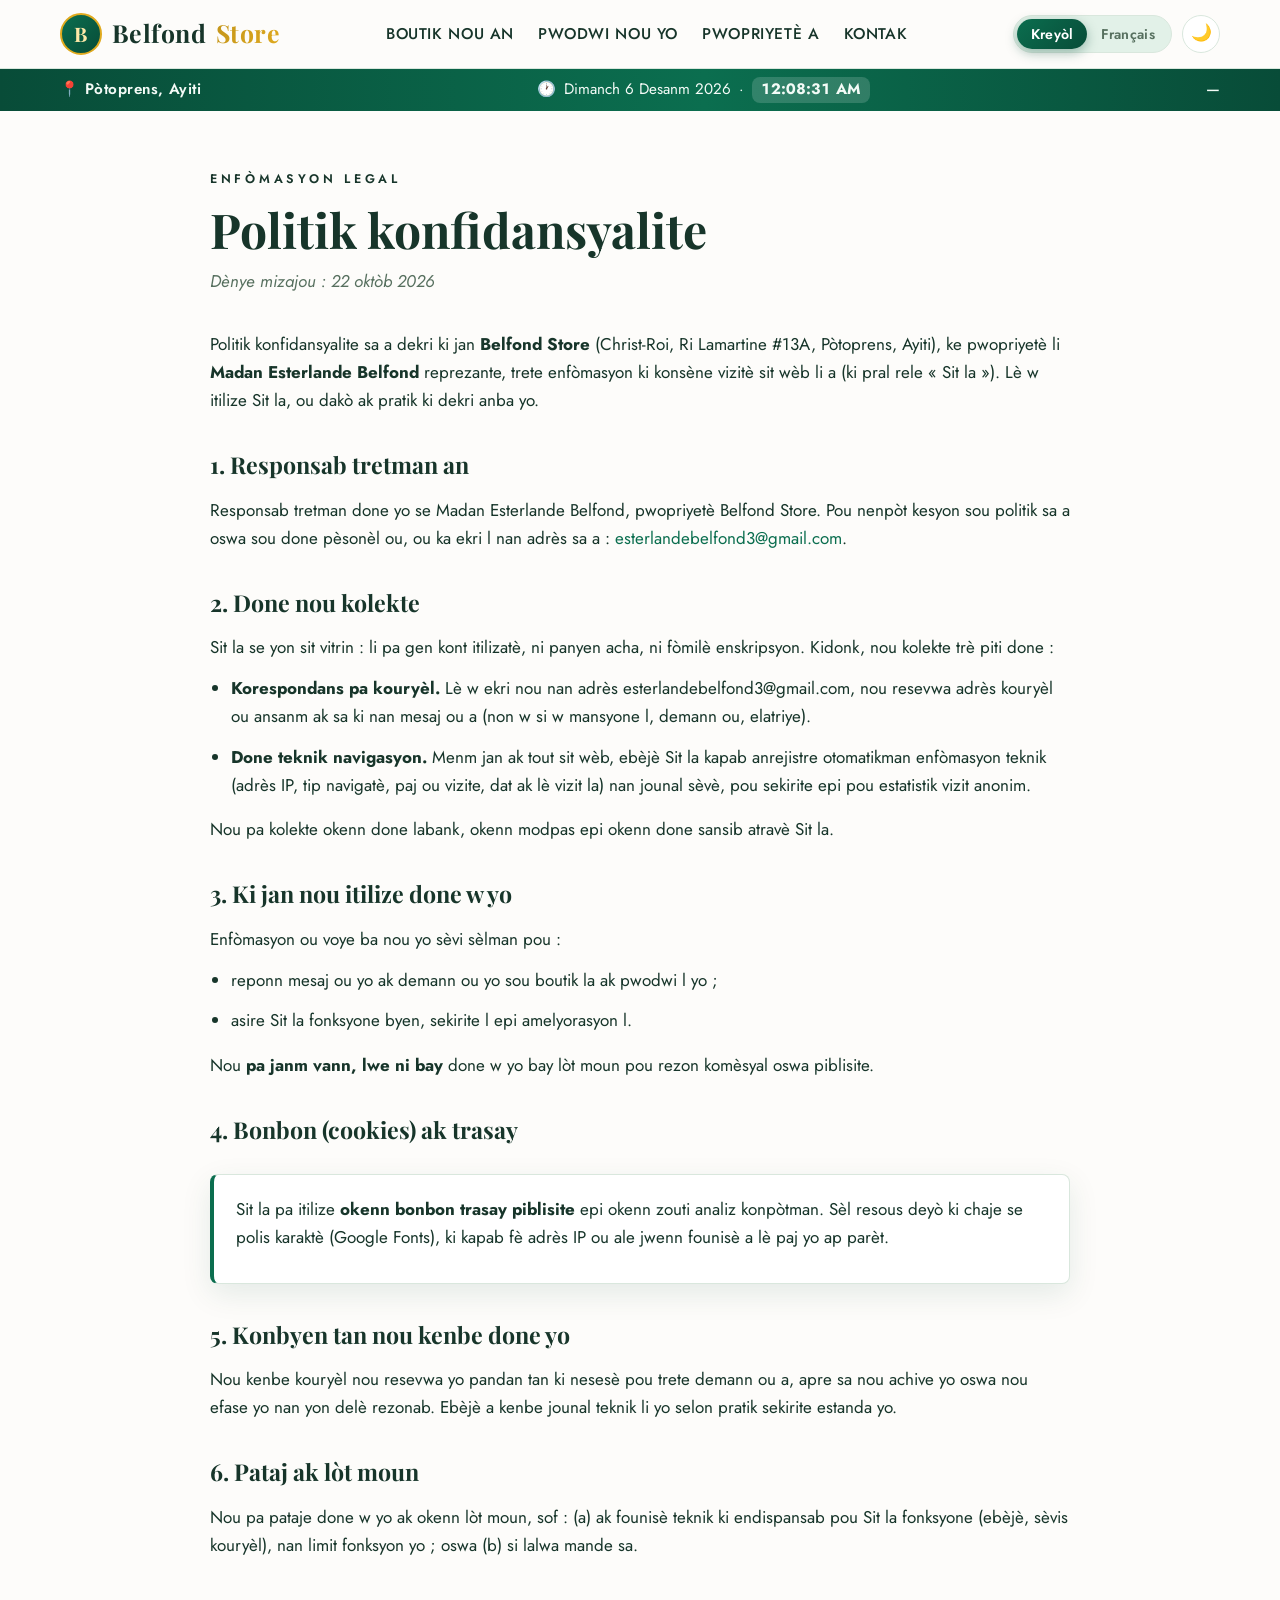
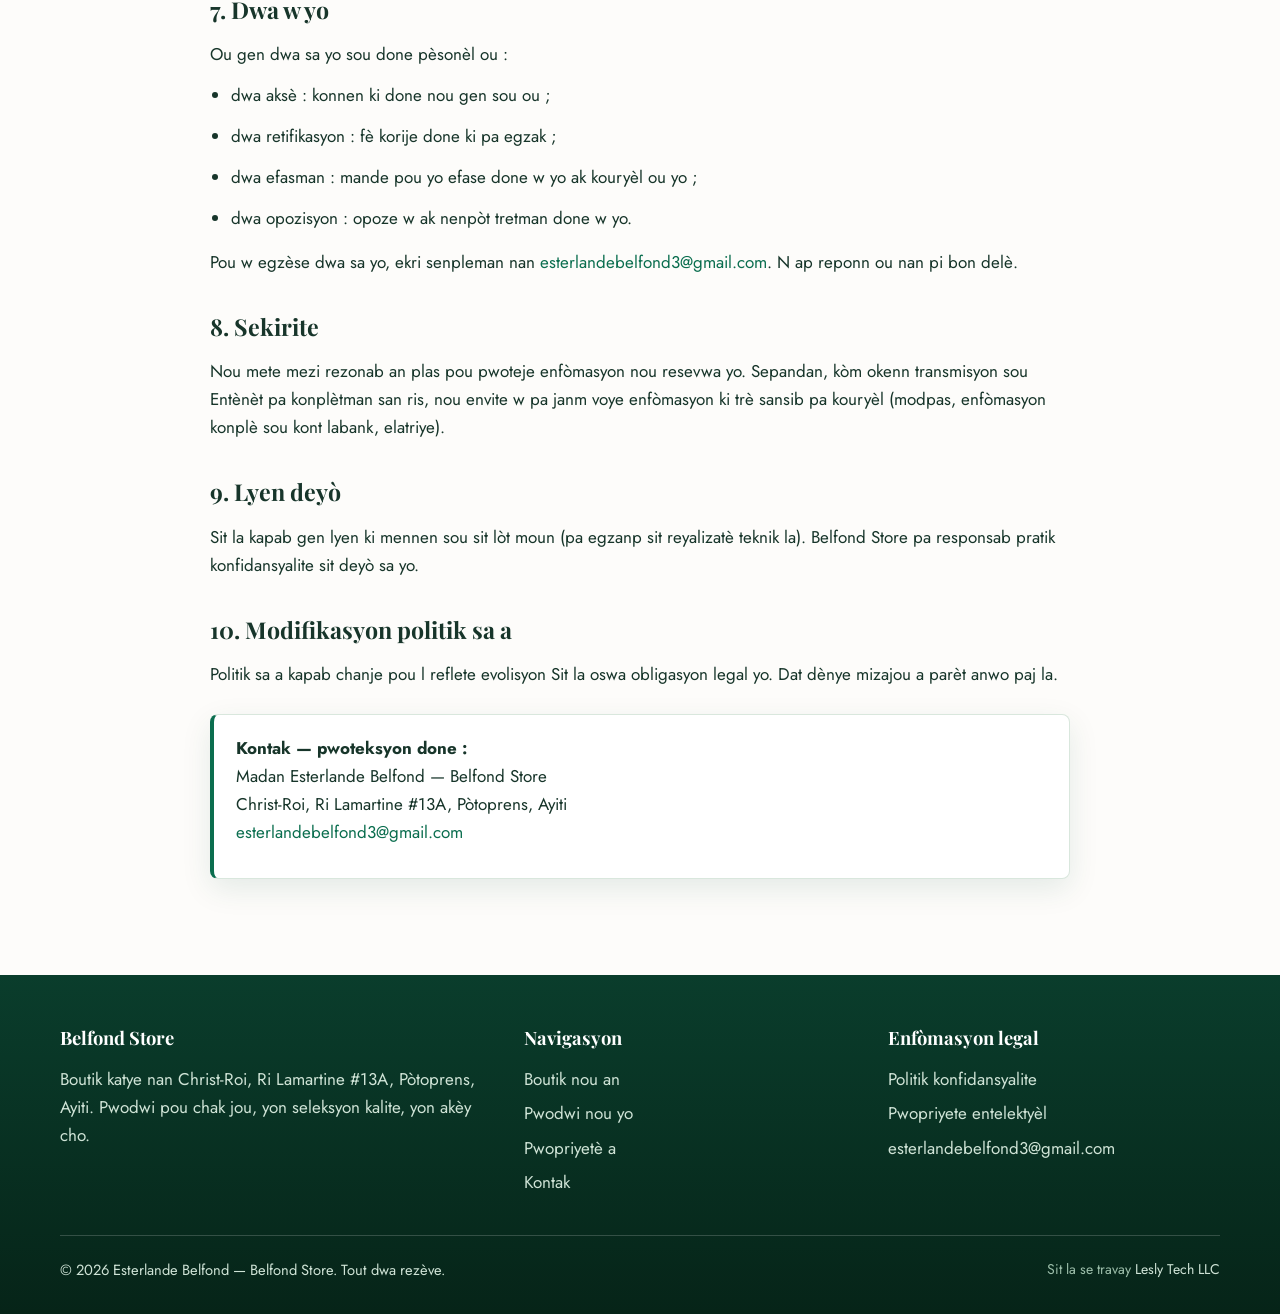
==== commit e8d42173: "Correction adresse email de contact : esterlandebelfond3@gmail.com" ====
--- a/politique-confidentialite.html
+++ b/politique-confidentialite.html
@@ -74,13 +74,13 @@
         Responsab tretman done yo se Madan Esterlande Belfond, pwopriyetè
         Belfond Store. Pou nenpòt kesyon sou politik sa a oswa sou done
         pèsonèl ou, ou ka ekri l nan adrès sa a :
-        <a href="mailto:esterlandbelfond3@gmail.com">esterlandbelfond3@gmail.com</a>.
+        <a href="mailto:esterlandebelfond3@gmail.com">esterlandebelfond3@gmail.com</a>.
       </p>
 
       <h2 data-i18n="conf.h2">2. Done nou kolekte</h2>
       <p data-i18n="conf.p2">Sit la se yon sit vitrin : li pa gen kont itilizatè, ni panyen acha, ni fòmilè enskripsyon. Kidonk, nou kolekte trè piti done :</p>
       <ul>
-        <li data-i18n-html="conf.li2a"><strong>Korespondans pa kouryèl.</strong> Lè w ekri nou nan adrès esterlandbelfond3@gmail.com, nou resevwa adrès kouryèl ou ansanm ak sa ki nan mesaj ou a (non w si w mansyone l, demann ou, elatriye).</li>
+        <li data-i18n-html="conf.li2a"><strong>Korespondans pa kouryèl.</strong> Lè w ekri nou nan adrès esterlandebelfond3@gmail.com, nou resevwa adrès kouryèl ou ansanm ak sa ki nan mesaj ou a (non w si w mansyone l, demann ou, elatriye).</li>
         <li data-i18n-html="conf.li2b"><strong>Done teknik navigasyon.</strong> Menm jan ak tout sit wèb, ebèjè Sit la kapab anrejistre otomatikman enfòmasyon teknik (adrès IP, tip navigatè, paj ou vizite, dat ak lè vizit la) nan jounal sèvè, pou sekirite epi pou estatistik vizit anonim.</li>
       </ul>
       <p data-i18n="conf.p2b">Nou pa kolekte okenn done labank, okenn modpas epi okenn done sansib atravè Sit la.</p>
@@ -130,7 +130,7 @@
       </ul>
       <p data-i18n-html="conf.p7b">
         Pou w egzèse dwa sa yo, ekri senpleman nan
-        <a href="mailto:esterlandbelfond3@gmail.com">esterlandbelfond3@gmail.com</a>.
+        <a href="mailto:esterlandebelfond3@gmail.com">esterlandebelfond3@gmail.com</a>.
         N ap reponn ou nan pi bon delè.
       </p>
 
@@ -159,7 +159,7 @@
         <p data-i18n-html="conf.encfin"><strong>Kontak — pwoteksyon done :</strong><br>
         Madan Esterlande Belfond — Belfond Store<br>
         Christ-Roi, Ri Lamartine #13A, Pòtoprens, Ayiti<br>
-        <a href="mailto:esterlandbelfond3@gmail.com">esterlandbelfond3@gmail.com</a></p>
+        <a href="mailto:esterlandebelfond3@gmail.com">esterlandebelfond3@gmail.com</a></p>
       </div>
     </div>
   </main>
@@ -185,7 +185,7 @@
           <ul>
             <li><a href="politique-confidentialite.html" data-i18n="pied.conf">Politik konfidansyalite</a></li>
             <li><a href="propriete-intellectuelle.html" data-i18n="pied.pi">Pwopriyete entelektyèl</a></li>
-            <li><a href="mailto:esterlandbelfond3@gmail.com">esterlandbelfond3@gmail.com</a></li>
+            <li><a href="mailto:esterlandebelfond3@gmail.com">esterlandebelfond3@gmail.com</a></li>
           </ul>
         </div>
       </div>
